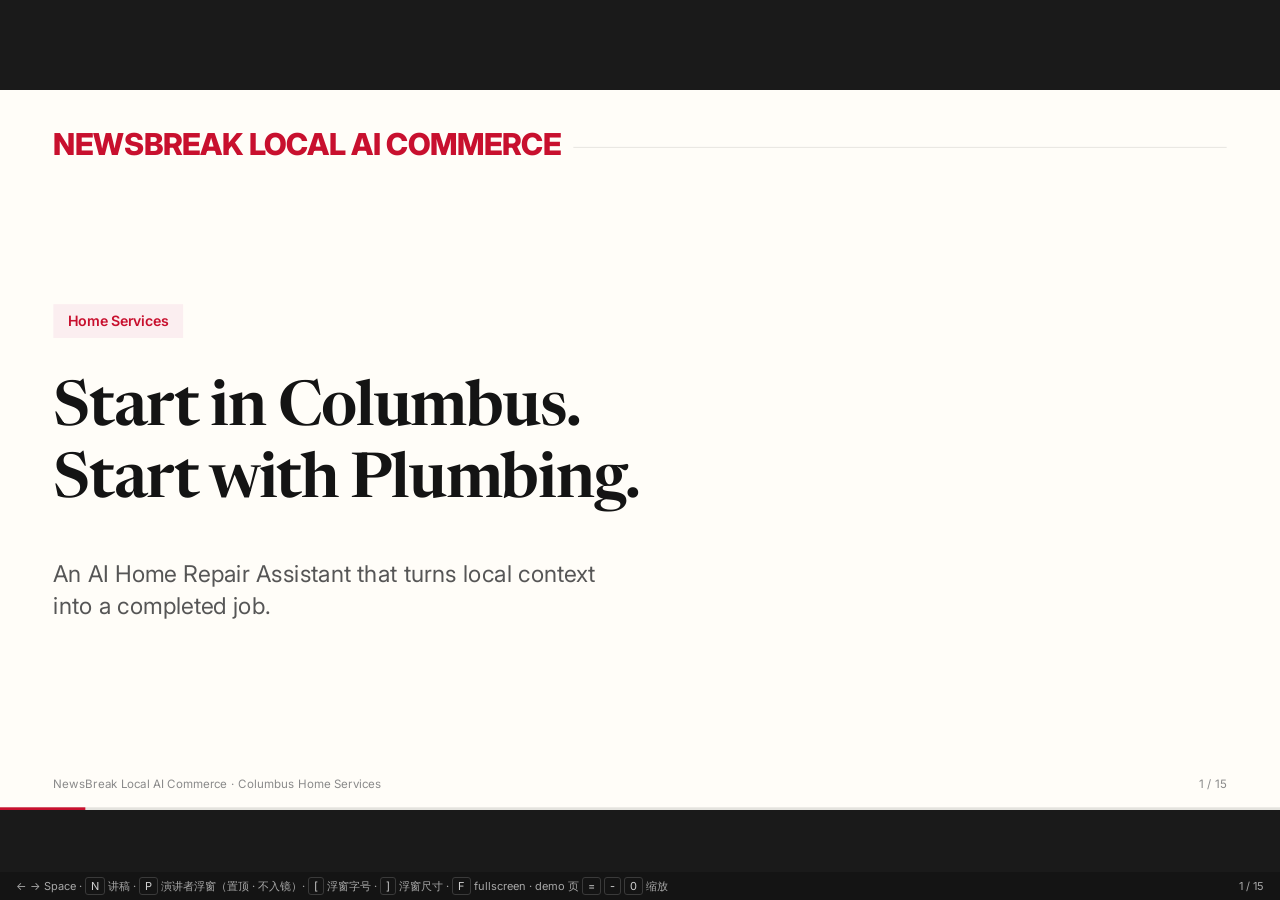
==== index.html @ 26d0f85d "Columbus home services deck and prototype" ====
<!DOCTYPE html>
<html lang="en">
<head>
<meta charset="UTF-8" />
<meta name="viewport" content="width=device-width, initial-scale=1" />
<title>NewsBreak Local AI Commerce — Columbus Plumbing</title>
<link rel="preconnect" href="https://fonts.googleapis.com" />
<link rel="preconnect" href="https://fonts.gstatic.com" crossorigin />
<link href="https://fonts.googleapis.com/css2?family=Inter:wght@400;500;600;700;800&family=Newsreader:opsz,wght@6..72,500;6..72,600;6..72,700&display=swap" rel="stylesheet" />
<style>
  :root {
    --red: #C8102E;
    --red-soft: #FBEEF0;
    --red-mid: #F3D6DC;
    --red-line: #E9C6CD;
    --ink: #141414;
    --muted: #565656;
    --faint: #8A8A8A;
    --line: #E4E3DE;
    --paper: #FFFDF8;
    --soft: #F4F3EE;
    --chip: #ECEBE5;
  }
  * { box-sizing: border-box; }
  html, body { margin: 0; height: 100%; background: #1A1A1A; color: var(--ink); }
  body { font-family: Inter, "SF Pro Text", "PingFang SC", sans-serif; overflow: hidden; }

  .frame { height: 100%; display: flex; align-items: center; justify-content: center; }
  .viewport { width: 1440px; height: 810px; overflow: hidden; flex: 0 0 auto; }
  .stage-wrap { width: 1440px; height: 810px; transform-origin: top left; }
  .stage { width: 1440px; height: 810px; background: var(--paper); position: relative; overflow: hidden; }

  .slide { display: none; position: absolute; inset: 0; padding: 44px 60px 64px; }
  .slide.active { display: flex; flex-direction: column; }

  /* header */
  .sec { display: flex; align-items: baseline; gap: 14px; margin: 0 0 14px; }
  .sec .num { font-size: 17px; font-weight: 700; color: var(--faint); }
  .sec .name { font-size: 34px; font-weight: 800; letter-spacing: -0.015em; text-transform: uppercase; color: var(--red); line-height: 1; }
  .sec .rule { flex: 1; height: 1px; background: var(--line); transform: translateY(-8px); }
  h1 {
    font-family: Newsreader, "Source Serif 4", Georgia, serif;
    font-size: 44px; line-height: 1.15; font-weight: 600;
    letter-spacing: -0.02em; margin: 0 0 24px; max-width: 23em;
  }

  /* layout */
  .body { flex: 1; display: flex; flex-direction: column; gap: 18px; min-height: 0; }
  .row { display: flex; gap: 18px; }
  .row.grow { flex: 1; min-height: 0; }
  .col { flex: 1; min-width: 0; display: flex; flex-direction: column; }
  .card { background: #fff; border: 1px solid var(--line); padding: 22px 24px; display: flex; flex-direction: column; }
  .soft { background: var(--soft); border: 1px solid var(--line); padding: 22px 24px; display: flex; flex-direction: column; }
  .accent { background: var(--red-soft); border: 1px solid var(--red-line); padding: 22px 24px; display: flex; flex-direction: column; }
  .label { font-size: 12px; font-weight: 700; letter-spacing: 0.12em; text-transform: uppercase; color: var(--faint); margin: 0 0 14px; }
  .label.red { color: var(--red); }
  .center { justify-content: center; }
  .spread { justify-content: space-between; }

  /* text */
  p { margin: 0; }
  .lede { font-size: 23px; font-weight: 650; line-height: 1.25; }
  .t { font-size: 17px; line-height: 1.5; }
  .sub { font-size: 15px; line-height: 1.5; color: var(--muted); }
  .big { font-size: 52px; font-weight: 750; line-height: 1; letter-spacing: -0.025em; }
  .big-sub { font-size: 16px; color: var(--muted); margin-top: 10px; line-height: 1.4; }
  .band { background: var(--soft); border: 1px solid var(--line); padding: 22px 26px; }
  .band.red { background: var(--red-soft); border-color: var(--red-line); }
  .band .q { font-family: Newsreader, Georgia, serif; font-size: 28px; line-height: 1.25; }
  .band.red .q { color: var(--red); }
  .band .foot { font-size: 16px; color: var(--muted); margin-top: 10px; line-height: 1.45; }

  /* two-principle slide */
  .stmt { font-size: 33px; font-weight: 700; line-height: 1.2; letter-spacing: -0.02em; }
  /* takes the leftover height so the card fills the slide instead of pooling */
  .plist { flex: 1; display: flex; flex-direction: column; justify-content: space-evenly; }
  .plist b { display: block; font-size: 18px; font-weight: 700; margin-bottom: 4px; }
  .plist span { display: block; font-size: 16px; line-height: 1.45; color: var(--muted); }

  /* ===== GANTT / SWIMLANE ===== */
  .gantt { flex: 1; display: flex; flex-direction: column; min-height: 0; }
  .g-head { display: grid; grid-template-columns: 132px 1fr; gap: 18px; margin-bottom: 10px; }
  .g-cols { display: grid; }
  .g-cols span {
    font-size: 13px; font-weight: 700; letter-spacing: 0.09em; text-transform: uppercase;
    color: var(--faint); padding: 0 0 8px 14px; border-left: 2px solid var(--line);
  }
  .g-cols span.on { color: var(--red); border-left-color: var(--red-line); }
  .g-row { display: grid; grid-template-columns: 132px 1fr; gap: 18px; flex: 1; min-height: 0; }
  .g-lane { display: flex; flex-direction: column; align-items: flex-start; justify-content: center; font-size: 17px; font-weight: 700; line-height: 1.2; }
  .g-lane small { font-size: 11px; font-weight: 600; color: var(--faint); margin-top: 5px; letter-spacing: 0.08em; text-transform: uppercase; }
  .track { position: relative; border-top: 1px solid var(--line); }
  .g-row:last-child .track { border-bottom: 1px solid var(--line); }
  .track i.gl { position: absolute; top: 0; bottom: 0; width: 1px; background: var(--line); }
  .bar {
    position: absolute; top: 9px; bottom: 9px;
    background: #fff; border: 1px solid var(--line);
    display: flex; align-items: center; padding: 0 15px;
    font-size: 15px; font-weight: 600; line-height: 1.25;
  }
  .bar.red { background: var(--red-soft); border-color: var(--red-line); color: var(--red); }
  .bar.solid { background: var(--red); border-color: var(--red); color: #fff; }
  .bar.ghost { background: var(--soft); color: var(--muted); font-weight: 500; }
  .bar.empty { background: transparent; border: 1px dashed var(--line); color: var(--faint); font-weight: 500; font-size: 14px; justify-content: center; }

  /* ===== METRIC FLOW ===== */
  .mflow { display: flex; align-items: center; flex: 1; }
  .mstep {
    flex: 1; align-self: stretch; background: #fff; border: 1px solid var(--line);
    display: flex; flex-direction: column; align-items: center; justify-content: center;
    text-align: center; padding: 12px 10px; font-size: 17px; font-weight: 650; line-height: 1.25;
  }
  .mstep.end { background: var(--red-soft); border-color: var(--red-line); color: var(--red); }
  .marrow { flex: 0 0 128px; display: flex; flex-direction: column; align-items: center; gap: 6px; }
  .marrow .a { color: var(--faint); font-size: 16px; line-height: 1; }
  .marrow .m {
    font-size: 12.5px; font-weight: 700; letter-spacing: 0.05em; text-transform: uppercase;
    color: var(--red); text-align: center; line-height: 1.3;
  }

  /* ===== SPLIT BAR ===== */
  .split { display: flex; height: 62px; }
  .split-seg {
    display: flex; align-items: center; padding: 0 18px;
    font-size: 17px; font-weight: 650; border: 1px solid var(--line); background: #fff;
  }
  .split-seg.red { background: var(--red); border-color: var(--red); color: #fff; justify-content: center; padding: 0 8px; }
  .axis { display: flex; justify-content: space-between; font-size: 13px; color: var(--faint); margin-top: 8px; }

  /* flow */
  .flow { display: flex; align-items: stretch; }
  .flow.grow { flex: 1; }
  .flow-step {
    flex: 1; background: #fff; border: 1px solid var(--line);
    padding: 16px 13px; text-align: center;
    font-size: 18px; font-weight: 650; line-height: 1.25;
    display: flex; flex-direction: column; justify-content: center; gap: 8px;
  }
  .flow-step em { font-style: normal; font-weight: 500; color: var(--muted); font-size: 14px; line-height: 1.35; }
  .flow-step.hi { background: var(--red-soft); border-color: var(--red-line); color: var(--red); }
  .flow-step.hi em { color: #A2374B; }
  .flow-arrow { width: 26px; flex: 0 0 26px; display: flex; align-items: center; justify-content: center; color: var(--faint); font-size: 17px; }

  /* funnel */
  .funnel { display: flex; flex-direction: column; align-items: center; gap: 9px; flex: 1; justify-content: space-between; }
  .funnel-row {
    background: #fff; border: 1px solid var(--line); text-align: center;
    padding: 13px 12px; font-size: 17px; font-weight: 600; line-height: 1.25; width: 100%;
    display: flex; flex-direction: column; justify-content: center;
  }
  .funnel-row small { font-weight: 500; color: var(--muted); font-size: 13px; margin-top: 4px; }
  .funnel-row.end { background: var(--red-soft); border-color: var(--red-line); color: var(--red); }
  .funnel-row.end small { color: #A2374B; }

  /* table */
  table.t2 { width: 100%; border-collapse: collapse; font-size: 18px; height: 100%; }
  table.t2 th, table.t2 td { border-bottom: 1px solid var(--line); padding: 12px 10px; text-align: center; }
  table.t2 th { font-size: 14px; font-weight: 700; color: var(--muted); }
  table.t2 th:first-child, table.t2 td:first-child { text-align: left; color: var(--muted); font-weight: 500; font-size: 16px; }
  table.t2 tr:last-child td { border-bottom: 0; }
  table.t2 .hi { background: var(--red-soft); color: var(--red); font-weight: 700; }
  table.t2 th.hi { color: var(--red); font-size: 15px; }
  .tbl { flex: 1; display: flex; }

  /* misc */
  .pill { display: inline-block; font-size: 16px; font-weight: 600; padding: 9px 16px; background: var(--chip); }
  .pill.red { background: var(--red-soft); color: var(--red); }
  .chip-row { display: flex; flex-wrap: wrap; gap: 8px; }
  .chip { border: 1px solid var(--line); background: var(--soft); font-size: 14px; padding: 7px 12px; }
  .zip { display: grid; grid-template-columns: repeat(3, 1fr); gap: 9px; flex: 0 0 auto; height: 182px; }
  .why { display: flex; flex-direction: column; gap: 12px; margin-top: 15px; }
  .why b { display: block; font-size: 16px; font-weight: 700; margin-bottom: 3px; }
  .why span { display: block; font-size: 14.5px; line-height: 1.42; color: var(--muted); }
  .zip b {
    background: var(--soft); border: 1px solid var(--line);
    display: flex; flex-direction: column; align-items: center; justify-content: center;
    font-size: 17px; font-weight: 650; gap: 3px;
  }
  .zip b i { font-style: normal; font-weight: 500; font-size: 13px; color: var(--muted); }
  .zip b.on { background: var(--red-soft); border-color: var(--red-line); color: var(--red); }
  .zip b.on i { color: #A2374B; }
  .phone { flex: 1; background: #fff; border: 1px solid var(--line); border-radius: 16px; overflow: hidden; display: flex; flex-direction: column; }
  .phone-top { background: var(--ink); color: #fff; font-size: 11px; font-weight: 600; letter-spacing: 0.06em; text-transform: uppercase; padding: 10px 13px; display: flex; justify-content: space-between; }
  .phone-body { padding: 16px; display: flex; flex-direction: column; gap: 9px; flex: 1; }
  .phone-body .chip-row { margin-top: auto; }
  .phone h3 { margin: 0; font-size: 18px; font-weight: 650; line-height: 1.25; }
  .phone p { font-size: 14px; color: var(--muted); line-height: 1.4; }
  .cta { background: var(--red); color: #fff; font-size: 14px; font-weight: 600; text-align: center; padding: 11px; margin-top: auto; }
  ul.tight { margin: 0; padding-left: 20px; }
  ul.tight li { margin: 0 0 12px; font-size: 17px; line-height: 1.4; }
  ul.tight li:last-child { margin-bottom: 0; }

  /* two-sided gap diagram */
  .gap-wrap { display: grid; grid-template-columns: 1fr 210px 1fr; gap: 0; flex: 1; align-items: stretch; }
  .gap-side { border: 1px solid var(--line); background: #fff; padding: 22px 24px; display: flex; flex-direction: column; justify-content: space-between; }
  .gap-mid {
    background: var(--red-soft); border: 1px solid var(--red-line); border-left: 0; border-right: 0;
    display: flex; flex-direction: column; align-items: center; justify-content: center; gap: 8px; padding: 16px;
  }
  .gap-mid .arrows { font-size: 26px; color: var(--red); letter-spacing: 4px; }
  .gap-mid .txt { font-size: 19px; font-weight: 700; color: var(--red); text-align: center; line-height: 1.25; }

  /* chrome */
  /* Live prototype slide: full bleed, no chrome competing with the device. */
  .slide.demo { padding: 0; overflow: hidden; background: #101114; }
  .demo-frame {
    position: relative; z-index: 1;
    /* flex: none, or the column layout shrinks the frame and the prototype
       renders against a shorter viewport than it was measured for. */
    flex: 0 0 auto;
    width: 1600px; height: 900px; border: 0; display: block;
    /* Zoom is anchored on the phone itself, which sits at (1022,450) inside the
       prototype's own 1600x900 stage — not on the middle of the slide. Anchor it
       centrally and turning the zoom up shoves the device off to the right. */
    --dz: 1;
    --s: calc(0.9 * var(--dz));
    transform-origin: 0 0;
    transform: translate(calc(919.8px - 1022px * var(--s)), calc(405px - 450px * var(--s))) scale(var(--s));
    transition: transform .18s ease;
  }
  .demo-zoom {
    position: absolute; right: 20px; bottom: 16px; z-index: 3;
    background: rgba(255,255,255,0.12); color: #fff;
    font-size: 14px; font-weight: 700; letter-spacing: 0.04em;
    padding: 5px 12px; border-radius: 999px;
    opacity: 0; transition: opacity 0.25s ease; pointer-events: none;
  }
  .demo-zoom.show { opacity: 1; }
  /* Once you click the phone, the keyboard belongs to the prototype. The deck
     forwards the arrow keys back out, but that handshake depends on the iframe's
     origin and quietly stops working in the single-file build. Anyone who cannot
     leave this slide is stuck on it, so the way forward is also on screen. */
  .demo-nav {
    position: absolute; left: 30px; bottom: 26px; z-index: 4;
    display: flex; align-items: center; gap: 9px;
  }
  .demo-nav button {
    width: 46px; height: 37px; border-radius: 9px; cursor: pointer;
    background: rgba(255,255,255,0.09); color: #E8E8EA;
    border: 1px solid rgba(255,255,255,0.16);
    font: 600 17px/1 Inter, sans-serif; letter-spacing: 0;
    transition: background 0.15s ease;
  }
  .demo-nav button:hover { background: rgba(255,255,255,0.2); }
  .demo-nav span { color: #62666C; font-size: 13px; letter-spacing: 0.02em; }
  .demo-missing {
    position: absolute; inset: 0; z-index: 0;
    display: flex; flex-direction: column; align-items: center; justify-content: center; gap: 10px;
    color: #8A8F96; font-size: 19px; text-align: center;
  }
  .demo-missing b { color: #fff; }
  .demo-missing code { font-family: ui-monospace, SFMono-Regular, Menlo, monospace; font-size: 17px; color: #fff; }
  body.on-demo .footer, body.on-demo .bar-p { display: none; }

  .footer { position: absolute; left: 60px; right: 60px; bottom: 22px; display: flex; justify-content: space-between; font-size: 13px; color: var(--faint); }
  .bar-p { position: absolute; left: 0; right: 0; bottom: 0; height: 3px; background: var(--line); }
  .bar-p > i { display: block; height: 100%; background: var(--red); width: 0; }
  .hud {
    position: fixed; left: 0; right: 0; bottom: 0; height: 28px;
    display: flex; align-items: center; justify-content: space-between;
    padding: 0 16px; font-size: 11px; color: #A8A8A8; background: #141414; z-index: 5;
  }
  .hud kbd { font-family: inherit; border: 1px solid #3A3A3A; padding: 1px 5px; border-radius: 3px; color: #D0D0D0; }
  .notes {
    display: none; position: fixed; right: 16px; bottom: 44px; width: 470px;
    max-height: 62vh; overflow: auto; background: #111; color: #EDEDED;
    padding: 18px 20px; border: 1px solid #333; z-index: 6; font-size: 16px; line-height: 1.45;
  }
  .notes.on { display: block; }
  .notes .time { color: #E4657C; font-size: 11px; font-weight: 700; letter-spacing: 0.08em; text-transform: uppercase; margin-bottom: 10px; }
  .notes .cue {
    font-size: 13px; line-height: 1.6; color: #C9A3AC;
    border-left: 2px solid #6E2233; padding-left: 11px; margin-bottom: 14px;
  }
  .notes .cue b { color: #F090A2; font-weight: 700; }
  .notes .grp { margin-bottom: 13px; }
  .notes .grp p { margin: 0 0 4px; }
  .notes em { font-style: normal; color: #FF8FA3; font-weight: 600; }
  .notes .look { font-style: normal; color: #FF6B85; font-size: 12px; margin-right: 5px; }
  .notes .do {
    display: inline-block; background: #2C2C2C; color: #9C9C9C; border-radius: 4px;
    padding: 0 6px; margin-right: 7px; font-size: 12px; font-weight: 700;
  }

  @media print {
    @page { size: landscape; margin: 0; }
    html, body { background: #fff; height: auto; overflow: visible; }
    .hud, .notes, .bar-p { display: none !important; }
    .frame { display: block; height: auto; }
    .viewport, .stage-wrap, .stage { transform: none !important; width: 100%; height: auto; overflow: visible; }
    .slide { display: flex !important; position: relative; page-break-after: always; height: 190mm; }
  }
</style>
</head>
<body>
<div class="frame">
  <div class="viewport" id="viewport">
  <div class="stage-wrap" id="wrap">
    <div class="stage" id="stage">

      <!-- 1 COVER -->
      <section class="slide active" data-time="0:35" data-notes="今天我只回答一个问题：NewsBreak 能不能把本地流量变成一单真正完成的交易。我的答案是——在 Columbus，从 Plumbing 开始。">
        <div class="sec"><span class="name">NewsBreak Local AI Commerce</span><span class="rule"></span></div>
        <div class="body center">
          <p class="pill red" style="width:fit-content; margin-bottom:24px;">Home Services</p>
          <h1 style="font-size:70px; max-width:14em; margin-bottom:26px;">Start in Columbus.<br>Start with Plumbing.</h1>
          <p style="font-size:26px; color:var(--muted); max-width:24em; line-height:1.35;">An AI Home Repair Assistant that turns local context into a completed job.</p>
        </div>
      </section>

      <!-- 2 RECOMMENDATION -->
      <section class="slide" data-time="1:45" data-notes="先给结论，再讲那条线——它是整个 deck 的骨架。下面三张卡是题目要的 key hypotheses：需求、供给、单位经济，每条都写了什么情况下算被证伪。这三条会在第 13 页以指标的形式回来一次，讲的时候预告一下。">
        <div class="sec"><span class="num">01</span><span class="name">Recommendation</span><span class="rule"></span></div>
        <h1>One category. A few ZIP codes. One complete transaction loop.</h1>
        <div class="body">
          <div class="flow grow">
            <div class="flow-step hi">Local feed<em>A freeze alert, a local story</em></div>
            <div class="flow-arrow">→</div>
            <div class="flow-step">AI assistant<em>Understands the problem</em></div>
            <div class="flow-arrow">→</div>
            <div class="flow-step">Qualified job<em>Structured, not a lead</em></div>
            <div class="flow-arrow">→</div>
            <div class="flow-step">Local plumber<em>Matched and available</em></div>
            <div class="flow-arrow">→</div>
            <div class="flow-step hi">Completed job<em>The only real proof</em></div>
          </div>
          <div class="row" style="flex:0.62;">
            <div class="card col" style="padding:15px 19px; justify-content:space-between;">
              <p class="label red">Bet 1 · Demand</p>
              <p class="lede" style="font-size:19px;">She acts on a story, not a search.</p>
              <p class="sub">Dead if owned demand stays low.</p>
            </div>
            <div class="card col" style="padding:15px 19px; justify-content:space-between;">
              <p class="label red">Bet 2 · Supply</p>
              <p class="lede" style="font-size:19px;">Plumbers answer a qualified job, not a lead.</p>
              <p class="sub">Dead if response time and accept rate stay flat.</p>
            </div>
            <div class="card col" style="padding:15px 19px; justify-content:space-between;">
              <p class="label red">Bet 3 · Economics</p>
              <p class="lede" style="font-size:19px;">One finished job can pay for itself.</p>
              <p class="sub">Dead if contribution margin never turns.</p>
            </div>
          </div>
        </div>
      </section>

      <!-- 3 WHY PLUMBING -->
      <section class="slide" data-time="1:15" data-notes="为什么是 Plumbing 而不是 HVAC。三个理由：漏水必须今天修，意图最强；用户只知道症状不知道该叫什么工种，这正好是 AI 的价值；而且交易周期短，我们 90 天就能看到结果，换一台 HVAC 可能要等一个季度。">
        <div class="sec"><span class="num">02</span><span class="name">Why Plumbing</span><span class="rule"></span></div>
        <h1>The most urgent, most confusing, fastest-closing category.</h1>
        <div class="body">
          <div class="row grow">
            <div class="card col" style="flex:1.3; padding:20px 24px;">
              <p class="label">Category scorecard · 1–5</p>
              <div class="tbl">
                <table class="t2">
                  <thead><tr><th></th><th class="hi">Plumbing</th><th>HVAC</th><th>Electrical</th><th>Handyman</th></tr></thead>
                  <tbody>
                    <tr><td>Urgency</td><td class="hi">5</td><td>5</td><td>4</td><td>2</td></tr>
                    <tr><td>Year-round demand</td><td class="hi">5</td><td>3</td><td>4</td><td>4</td></tr>
                    <tr><td>AI triage value</td><td class="hi">5</td><td>4</td><td>3</td><td>3</td></tr>
                    <tr><td>Speed to close</td><td class="hi">4</td><td>3</td><td>2</td><td>4</td></tr>
                  </tbody>
                </table>
              </div>
            </div>
            <div class="col" style="flex:0.85; gap:16px;">
              <div class="soft" style="flex:1; justify-content:center;">
                <p class="lede" style="font-size:21px;">A leak gets fixed today</p>
                <p class="sub" style="margin-top:6px;">Highest urgency of any home category.</p>
              </div>
              <div class="soft" style="flex:1; justify-content:center;">
                <p class="lede" style="font-size:21px;">People know the symptom, not the service</p>
                <p class="sub" style="margin-top:6px;">Exactly where AI earns its place.</p>
              </div>
              <div class="soft" style="flex:1; justify-content:center;">
                <p class="lede" style="font-size:21px;">We can read results in 90 days</p>
                <p class="sub" style="margin-top:6px;">An HVAC replacement takes a season.</p>
              </div>
            </div>
          </div>
        </div>
      </section>

      <!-- 4 MARKET -->
      <section class="slide" data-time="0:55" data-notes="Columbus 不缺需求，也不缺 plumber。17 万自有住房家庭，而且他们早就在网上找服务了。供给也在，只是碎的——问题从来不是有没有 plumber，而是这个 plumber 现在有没有空、跑不跑这个 ZIP。两边都在，断的是中间那一层。">
        <div class="sec"><span class="num">03</span><span class="name">The Market</span><span class="rule"></span></div>
        <h1>Both sides already exist. What is broken is the middle.</h1>
        <div class="body">
          <div class="gap-wrap">
            <div class="gap-side">
              <p class="label">Demand side</p>
              <div>
                <p class="big">172K</p>
                <p class="big-sub">owner-occupied households in Columbus — 390.5K total, 44.1% owned</p>
              </div>
              <div>
                <p class="t" style="margin-bottom:10px;">Already searching online today:</p>
                <div class="chip-row"><span class="chip">Google</span><span class="chip">Yelp</span><span class="chip">Angi</span><span class="chip">Thumbtack</span></div>
              </div>
              <p class="sub">U.S. Census QuickFacts, ACS 2020–2024</p>
            </div>
            <div class="gap-mid">
              <p class="arrows">→→→</p>
              <p class="txt">The gap<br>is matching</p>
              <p class="arrows">←←←</p>
            </div>
            <div class="gap-side">
              <p class="label">Supply side</p>
              <div>
                <p class="lede">Hundreds of local plumbers</p>
                <p class="sub" style="margin-top:10px;">There is no shortage of licensed plumbers in Columbus.</p>
              </div>
              <div>
                <p class="t" style="margin-bottom:10px;">But nobody can answer, in real time:</p>
                <div class="chip-row"><span class="chip">Free right now?</span><span class="chip">Covers this ZIP?</span><span class="chip">Wants this job?</span></div>
              </div>
              <p class="sub">Fragmented availability, not fragmented supply</p>
            </div>
          </div>
          <div class="band"><p class="q">Demand exists. Supply exists. Nobody is connecting them well.</p></div>
        </div>
      </section>

      <!-- 5 RIGHT TO WIN -->
      <section class="slide" data-time="1:30" data-notes="这是整个 deck 最重要的一页。看这条时间轴——从水管开始漏，到活干完。所有竞品都在中间才介入，因为他们要等用户先意识到问题、再主动搜索。NewsBreak 的位置在最左边，用户还在读本地天气的时候。这个时间差就是我们唯一别人拿不走的东西。">
        <div class="sec"><span class="num">04</span><span class="name">Right to Win</span><span class="rule"></span></div>
        <h1>Everyone else waits for the search. We are already on the screen.</h1>
        <div class="body">
          <div class="gantt">
            <div class="g-head">
              <div></div>
              <div class="g-cols" style="grid-template-columns:repeat(4,1fr);">
                <span class="on">Hour 0 · problem starts</span>
                <span>Hours later · user reacts</span>
                <span>Search &amp; compare</span>
                <span>Job completed</span>
              </div>
            </div>
            <div class="g-row">
              <div class="g-lane" style="color:var(--red);">NewsBreak<small>Contextual</small></div>
              <div class="track">
                <i class="gl" style="left:25%"></i><i class="gl" style="left:50%"></i><i class="gl" style="left:75%"></i>
                <div class="bar solid" style="left:0%; width:24%;">Freeze alert in the feed</div>
                <div class="bar red" style="left:25.5%; width:23.5%;">“Pipes frozen?” → AI builds the job</div>
                <div class="bar red" style="left:50.5%; width:24%;">Nearby plumber matched</div>
                <div class="bar red" style="left:75.5%; width:24.5%;">Job done</div>
              </div>
            </div>
            <div class="g-row">
              <div class="g-lane">Google / Angi<small>Search-led</small></div>
              <div class="track">
                <i class="gl" style="left:25%"></i><i class="gl" style="left:50%"></i><i class="gl" style="left:75%"></i>
                <div class="bar empty" style="left:0%; width:24%;">Not in the picture yet</div>
                <div class="bar" style="left:25.5%; width:23.5%;">User realizes they need a plumber</div>
                <div class="bar" style="left:50.5%; width:24%;">Searches, compares, calls around</div>
                <div class="bar" style="left:75.5%; width:24.5%;">Maybe a job</div>
              </div>
            </div>
          </div>
          <div class="band red"><p class="q">We can reach the problem hours before the search — with an audience we already own.</p></div>
        </div>
      </section>

      <!-- 6 REALITY CHECK -->
      <section class="slide" data-time="1:05" data-notes="但我要诚实说一件事：AI intake 本身已经不是差异化了。Thumbtack、Angi、Yelp 都做了，这些能力甚至已经出现在 ChatGPT 和 Gemini 里。所以我们必须做，但它不是护城河。真正稀缺的是刚才那一页的时间差。">
        <div class="sec"><span class="num">05</span><span class="name">Reality Check</span><span class="rule"></span></div>
        <h1>The AI part is not the moat. Everyone already has it.</h1>
        <div class="body">
          <div class="row grow">
            <div class="card col" style="flex:1.25; padding:20px 24px;">
              <p class="label">Who already ships this</p>
              <div class="tbl">
                <table class="t2">
                  <thead><tr><th></th><th>Thumbtack</th><th>Angi</th><th>Yelp</th><th class="hi">NewsBreak</th></tr></thead>
                  <tbody>
                    <tr><td>Natural-language intake</td><td>Yes</td><td>Yes</td><td>Yes</td><td class="hi">Must have</td></tr>
                    <tr><td>Photo and voice</td><td>Yes</td><td>Partial</td><td>Partial</td><td class="hi">Must have</td></tr>
                    <tr><td>Structured job summary</td><td>Yes</td><td>Yes</td><td>Partial</td><td class="hi">Must have</td></tr>
                    <tr><td>Provider matching</td><td>Yes</td><td>Yes</td><td>Yes</td><td class="hi">Must have</td></tr>
                    <tr><td>Local contextual trigger</td><td>Weak</td><td>Weak</td><td>Medium</td><td class="hi">Our opening</td></tr>
                  </tbody>
                </table>
              </div>
            </div>
            <div class="accent col center" style="flex:0.7;">
              <p style="font-family:Newsreader,Georgia,serif; font-size:36px; line-height:1.2; color:var(--red);">AI is the baseline.<br>Local intent is the wedge.</p>
              <p class="sub" style="margin-top:20px;">These flows are already showing up inside ChatGPT and Gemini too. We build them because we have to — not because they win.</p>
            </div>
          </div>
        </div>
      </section>

      <!-- 7 PRODUCT -->
      <section class="slide" data-time="1:20" data-notes="产品本身很简单，不是让人跟 AI 聊天，是尽快把一个模糊的问题变成一单 plumber 愿意接的活。只问两三个问题就够了。最后一步是报价对比——用户在 Home Services 最大的焦虑就是不知道 220 和 390 到底差在哪，AI 负责解释，但选择权在用户。">
        <div class="sec"><span class="num">06</span><span class="name">The Product</span><span class="rule"></span></div>
        <h1>From “something is leaking” to a job a plumber will actually take.</h1>
        <div class="body">
          <div class="flow grow">
            <div class="flow-step hi">Understand<em>“My kitchen sink is leaking.”<br>Text, photo, or voice</em></div>
            <div class="flow-arrow">→</div>
            <div class="flow-step">Clarify<em>Two or three questions.<br>Not a conversation.</em></div>
            <div class="flow-arrow">→</div>
            <div class="flow-step">Structure<em>Issue, urgency, time window, photos — user confirms</em></div>
            <div class="flow-arrow">→</div>
            <div class="flow-step">Match<em>Nearby, available, right service, fast to respond</em></div>
            <div class="flow-arrow">→</div>
            <div class="flow-step hi">Compare<em>Quotes explained, not silently ranked</em></div>
          </div>
          <div class="row" style="flex:0.7;">
            <div class="card col center">
              <p class="label">What the plumber receives</p>
              <p class="lede">Kitchen sink leak · today 3–6 PM · 2.1 miles · 2 photos</p>
              <p class="sub" style="margin-top:10px;">“Leaks when the sink runs. Likely a drain or connection issue.”</p>
            </div>
            <div class="card col center">
              <p class="label">Why the quotes differ</p>
              <p class="lede">$220 · $310 · $390</p>
              <p class="sub" style="margin-top:10px;">One includes the service fee, one includes parts, one bills diagnostics separately. The AI explains. The user decides.</p>
            </div>
          </div>
        </div>
      </section>

      <!-- 8 UX -->
      <section class="slide" data-time="0:50" data-notes="这页快过——下一页直接演示。体验上有一个硬要求：它必须还是 NewsBreak，不能点一下就跳进另一个 AI app。入口在 feed、天气、文章里，能点就不让用户打字。Provider 那一端正好相反，要像工具——一屏看懂这单值不值得接。">
        <div class="sec"><span class="num">07</span><span class="name">Experience</span><span class="rule"></span></div>
        <h1>It has to still feel like NewsBreak.</h1>
        <div class="body">
          <div class="row grow">
            <div class="card col">
              <div>
                <p class="label">Consumer</p>
                <p class="stmt">The way in is a story she was already reading.</p>
              </div>
              <div class="plist">
                <p><b>Feed card, freeze alert, inside the article</b><span>Three surfaces she opens anyway. Nothing new on the tab bar.</span></p>
                <p><b>Tap, don’t type</b><span>Three questions, all chips. Nobody writes a paragraph at 10 PM.</span></p>
                <p><b>Her address stays hidden</b><span>Shared only once she picks a plumber.</span></p>
              </div>
            </div>
            <div class="accent col">
              <div>
                <p class="label red">Provider</p>
                <p class="stmt">A work tool that answers one question: is this worth my time?</p>
              </div>
              <div class="plist">
                <p><b>A job, not a lead</b><span>Her own answers, already structured, before he picks up the phone.</span></p>
                <p><b>Priced with local comps</b><span>What the last 14 leaks in this ZIP actually closed at.</span></p>
                <p><b>Paid on completion</b><span>No listing fee, no charge to quote. A quote that goes nowhere is free.</span></p>
              </div>
            </div>
          </div>
          <div class="band red"><p class="q">Next slide is that product, running — both sides, one real job.</p></div>
        </div>
      </section>

      <!-- 9 LIVE DEMO -->
      <section class="slide demo" data-time="2:45" data-notes="这一页是活的原型，不是截图。先走需求侧：降温预警 → AI 追问三个问题 → 生成结构化的活。然后按 2 切到水管工，他看到的是一单已经问清楚的活，报 220 发出去。按 1 切回来，报价当场出现在对比页里。问到供给怎么来，按 3 看水管工两分钟注册。方向键照常翻页，R 重置。屏幕上看不清就按 = 放大手机、- 缩小、0 还原；讲稿浮窗挡住手机：按 ] 换窄尺寸，或者直接拖它顶部那条 Chrome 标题栏（网页内容区拖不动，只有那条能拖）。">
        <iframe id="demoFrame" class="demo-frame" title="Live prototype" src="about:blank"></iframe>
        <div class="demo-zoom" id="demoZoom">100%</div>
        <div class="demo-nav">
          <button type="button" id="demoPrev" aria-label="Previous slide">&#8592;</button>
          <button type="button" id="demoNext" aria-label="Next slide">&#8594;</button>
          <span>Slides</span>
        </div>
        <div class="demo-missing">
          <p><b>Prototype not built yet.</b></p>
          <p>Run <code>./demo.sh</code> once in <code>newsbreak-takehome/</code>, then reload this deck.</p>
        </div>
      </section>

      <!-- 10 WHERE WE LAUNCH -->
      <section class="slide" data-time="1:35" data-notes="为什么是这几个 ZIP：第一条最硬——读新闻的人必须就是掏钱的人。43201 是 OSU 校园区，83% 是租客，他打电话给房东不是给水管工；那是另一个产品，走物业那条线，属于第二批。注意措辞是「付款方和读者分离」，不是「避开低收入区」。第二条是老房存量，冻裂集中在 1930-50 年代的施工方式。第三条是运营命脉——这五个 ZIP 连成一条带，一个水管工 6 英里全覆盖，撒开做密度就没了。右边：公开数据里没有 NewsBreak 在 Columbus 的 MAU，所以我不会编一个「拿下 5%」。我只认一个份额：完成订单份额。">
        <div class="sec"><span class="num">08</span><span class="name">Where We Launch</span><span class="rule"></span></div>
        <h1>A market small enough to measure honestly.</h1>
        <div class="body">
          <div class="row grow">
            <div class="col">
              <p class="label">Three to five adjacent ZIPs</p>
              <div class="zip">
                <b>43202</b><b class="on">43214<i>Clintonville</i></b><b class="on">43220<i>Northwest</i></b>
                <b>43201</b><b class="on">43212<i>Grandview</i></b><b class="on">43221<i>Upper Arlington</i></b>
                <b>43211</b><b>43224</b><b class="on">43235<i>Linworth</i></b>
              </div>
              <div class="why">
                <p><b>The reader has to be the one who pays</b><span>43221 is 79% owner-occupied. 43201 is 17% — that reader calls a landlord, not a plumber.</span></p>
                <p><b>The pipes have to actually fail</b><span>Median home built 1952 in Clintonville, 1959 in Upper Arlington. Uninsulated lines on exterior walls.</span></p>
                <p><b>One plumber has to cover all of them</b><span>A contiguous band northwest of downtown, six miles end to end. Scatter the pilot and density never happens.</span></p>
              </div>
              <p class="sub" style="margin-top:12px;">Tenure and housing age: ACS 2020–2024. Renter-heavy ZIPs are wave two, via property managers.</p>
            </div>
            <div class="col">
              <p class="label">The only share I will report</p>
              <div class="funnel">
                <div class="funnel-row" style="width:100%;">All plumbing demand in those ZIPs</div>
                <div class="funnel-row" style="width:82%;">Reachable through NewsBreak</div>
                <div class="funnel-row" style="width:64%;">Qualified requests<small>Phase 1</small></div>
                <div class="funnel-row" style="width:48%;">Matched jobs</div>
                <div class="funnel-row end" style="width:34%;">Completed jobs<small>Phase 2 — the real number</small></div>
              </div>
            </div>
          </div>
          <div class="band"><p class="q">There is no public Columbus MAU, so I will not invent a market share.</p></div>
        </div>
      </section>

      <!-- 11 GTM GANTT -->
      <section class="slide" data-time="1:45" data-notes="这一页请看这四条泳道。关键在第一条和第二条的错位——供给从第 0 天就开始，需求要到第 31 天才进来。杀死一个 marketplace 最快的方式，就是在供给还接不住的时候把需求放进来。产品那条线也是分段的：先上 assistant，再 A/B 测 AI intake，最后才调排序。钱这条线放到最后 30 天才碰。">
        <div class="sec"><span class="num">09</span><span class="name">GTM</span><span class="rule"></span></div>
        <h1>Ninety days: supply leads, demand follows on a leash.</h1>
        <div class="body">
          <div class="gantt">
            <div class="g-head">
              <div></div>
              <div class="g-cols" style="grid-template-columns:repeat(3,1fr);">
                <span>Days 0–30</span><span>Days 31–60</span><span>Days 61–90</span>
              </div>
            </div>
            <div class="g-row">
              <div class="g-lane" style="color:var(--red);">Supply<small>Starts first</small></div>
              <div class="track">
                <i class="gl" style="left:33.33%"></i><i class="gl" style="left:66.66%"></i>
                <div class="bar solid" style="left:0%; width:52%;">Recruit 20–30 plumbers · lock ZIPs and service windows</div>
                <div class="bar red" style="left:53%; width:47%;">Keep the responsive ones · fill coverage gaps</div>
              </div>
            </div>
            <div class="g-row">
              <div class="g-lane">Demand<small>Held back</small></div>
              <div class="track">
                <i class="gl" style="left:33.33%"></i><i class="gl" style="left:66.66%"></i>
                <div class="bar ghost" style="left:0%; width:32%;">Closed — no consumer demand yet, on purpose</div>
                <div class="bar" style="left:33.5%; width:32.5%;">Open to 5–10% · test weather, feed, article, push</div>
                <div class="bar" style="left:67%; width:33%;">Scale only the entries that converted</div>
              </div>
            </div>
            <div class="g-row">
              <div class="g-lane">Product</div>
              <div class="track">
                <i class="gl" style="left:33.33%"></i><i class="gl" style="left:66.66%"></i>
                <div class="bar" style="left:0%; width:32%;">Assistant MVP · manual ops behind it</div>
                <div class="bar" style="left:33.5%; width:32.5%;">A/B: AI intake vs plain form</div>
                <div class="bar" style="left:67%; width:33%;">Tune ranking and the quote flow</div>
              </div>
            </div>
            <div class="g-row">
              <div class="g-lane">Money</div>
              <div class="track">
                <i class="gl" style="left:33.33%"></i><i class="gl" style="left:66.66%"></i>
                <div class="bar ghost" style="left:0%; width:66%;">Free pilot jobs — buying trust, not revenue</div>
                <div class="bar red" style="left:67%; width:33%;">Test willingness to pay</div>
              </div>
            </div>
          </div>
          <div class="band">
            <p class="q" style="font-size:23px;">At day 90 we follow the bottleneck, not the roadmap.</p>
            <p class="foot">Demand strong but supply weak → recruit. Supply strong but demand weak → fix distribution. Both healthy → add ZIPs, then the next category.</p>
          </div>
        </div>
      </section>

      <!-- 12 ECONOMICS -->
      <section class="slide" data-time="1:20" data-notes="早期我不会急着变现，先证明我们能带来真实完成的订单。这张图是一单 350 块的分账，我们拿 12%，也就是 42 块。12% 只是起始假设，不是定价建议。最重要的是下面这句：plumber 最终比较的不是每条 lead 多少钱，而是获得一个真实客户花了多少钱。">
        <div class="sec"><span class="num">10</span><span class="name">Economics</span><span class="rule"></span></div>
        <h1>Get paid when the job is done — not when the lead is sent.</h1>
        <div class="body">
          <div class="row" style="flex:0.75;">
            <div class="soft col center"><p class="label">Phase 1 · Pilot</p><p class="t">Free or near-free qualified jobs. We are buying trust and liquidity, not revenue.</p></div>
            <div class="soft col center"><p class="label">Phase 2 · Transaction</p><p class="t">Once we own booking, payment, and completion, we take a share of jobs that actually finish.</p></div>
          </div>
          <div class="card" style="flex:1; justify-content:center;">
            <p class="label">One completed job · illustrative</p>
            <div class="split">
              <div class="split-seg" style="width:88%;">Plumber keeps ~$308</div>
              <div class="split-seg red" style="width:12%;">$42</div>
            </div>
            <div class="axis">
              <span>Homeowner pays $350</span>
              <span>NewsBreak take rate — 12% launch hypothesis, not a price</span>
            </div>
            <p class="sub" style="margin-top:16px;">Variable costs come out of that $42: payments, support, refund reserve, incentives, AI. Contribution margin gets measured in the pilot — never assumed.</p>
          </div>
          <div class="band red"><p class="q">Plumbers should judge us on cost per completed job — not cost per lead.</p></div>
        </div>
      </section>

      <!-- 13 SUCCESS -->
      <section class="slide" data-time="1:25" data-notes="开口先回指第 2 页那三个赌注——现在每条都挂上了数字，首尾闭环。我们要验证的不是用户喜不喜欢 AI，而是这个 marketplace 成不成立。看这条链路，每一个箭头上挂一个指标——这就是我要盯的全部。北极星是最右边的完成订单，不是聊天量。还有一个只有 NewsBreak 才有的指标：有多少完成订单来自我们自己的 feed 和天气，这个数字才真正证明分发优势是不是真的。">
        <div class="sec"><span class="num">11</span><span class="name">Success</span><span class="rule"></span></div>
        <h1>The MVP does not test whether people like AI. It tests whether the marketplace exists.</h1>
        <div class="body">
          <div class="mflow">
            <div class="mstep">Qualified request</div>
            <div class="marrow"><span class="m">Match rate</span><span class="a">──────▶</span></div>
            <div class="mstep">Matched job</div>
            <div class="marrow"><span class="m">Time to first response</span><span class="a">──────▶</span></div>
            <div class="mstep">Plumber responds</div>
            <div class="marrow"><span class="m">Booking conversion</span><span class="a">──────▶</span></div>
            <div class="mstep end">Completed job<br><span style="font-size:13px; font-weight:600;">North star</span></div>
            <div class="marrow"><span class="m">Repeat rate ·<br>Contribution margin</span><span class="a">──────▶</span></div>
            <div class="mstep">Sustainable<br>economics</div>
          </div>
          <div class="row" style="flex:0.62;">
            <div class="card col center" style="flex:1.15;">
              <p class="label">The three bets from slide one — now with numbers</p>
              <p class="t"><b>1.</b> Can our own surfaces create real plumbing demand?<br><b>2.</b> Will plumbers keep answering the jobs we send?<br><b>3.</b> Can a completed job pay for itself?</p>
            </div>
            <div class="accent col center">
              <p class="t"><b style="color:var(--red);">Owned demand %</b> — how many completed jobs came from NewsBreak’s own surfaces. This is the single number that proves the whole thesis.</p>
            </div>
          </div>
        </div>
      </section>

      <!-- 14 ROADMAP GANTT -->
      <section class="slide" data-time="1:05" data-notes="长期路线按三条泳道走：消费者、供给方、平台。前三个月只做最左边那一列，后台可以人工兜底。注意最右边——MCP 在十八个月之后才出现，只有当 provider 的系统足够碎、外部 AI 分发真的有量的时候它才有价值。它绝对不是 MVP。">
        <div class="sec"><span class="num">12</span><span class="name">Roadmap</span><span class="rule"></span></div>
        <h1>Each phase only starts once the last one is proven.</h1>
        <div class="body">
          <div class="gantt">
            <div class="g-head">
              <div></div>
              <div class="g-cols" style="grid-template-columns:repeat(4,1fr);">
                <span class="on">0–3 months · Assistant</span>
                <span>3–9 · Transaction</span>
                <span>9–18 · AI marketplace</span>
                <span>18+ · Agents &amp; MCP</span>
              </div>
            </div>
            <div class="g-row">
              <div class="g-lane">Consumer</div>
              <div class="track">
                <i class="gl" style="left:25%"></i><i class="gl" style="left:50%"></i><i class="gl" style="left:75%"></i>
                <div class="bar red" style="left:0%; width:24%;">Intake and matching</div>
                <div class="bar" style="left:25.5%; width:23.5%;">Booking and payment</div>
                <div class="bar" style="left:50.5%; width:24%;">Quote intelligence</div>
                <div class="bar" style="left:75.5%; width:24.5%;">Booked by outside agents</div>
              </div>
            </div>
            <div class="g-row">
              <div class="g-lane">Provider</div>
              <div class="track">
                <i class="gl" style="left:25%"></i><i class="gl" style="left:50%"></i><i class="gl" style="left:75%"></i>
                <div class="bar red" style="left:0%; width:24%;">Job inbox, accept or decline</div>
                <div class="bar" style="left:25.5%; width:23.5%;">Calendar and payouts</div>
                <div class="bar" style="left:50.5%; width:24%;">AI quote assist</div>
                <div class="bar" style="left:75.5%; width:24.5%;">CRM and scheduling sync</div>
              </div>
            </div>
            <div class="g-row">
              <div class="g-lane">Platform</div>
              <div class="track">
                <i class="gl" style="left:25%"></i><i class="gl" style="left:50%"></i><i class="gl" style="left:75%"></i>
                <div class="bar ghost" style="left:0%; width:24%;">Manual ops allowed</div>
                <div class="bar" style="left:25.5%; width:23.5%;">Trust, refunds, fraud</div>
                <div class="bar" style="left:50.5%; width:24%;">Dynamic matching</div>
                <div class="bar" style="left:75.5%; width:24.5%;">MCP endpoints</div>
              </div>
            </div>
            <div class="g-row" style="flex:0.55;">
              <div class="g-lane" style="font-size:13px; color:var(--faint); text-transform:uppercase; letter-spacing:0.08em;">Goal</div>
              <div class="track">
                <i class="gl" style="left:25%"></i><i class="gl" style="left:50%"></i><i class="gl" style="left:75%"></i>
                <div class="bar" style="left:0%; width:24%; border:0; background:transparent; color:var(--red); padding:0 4px; font-size:14px;">Demand + liquidity</div>
                <div class="bar" style="left:25.5%; width:23.5%; border:0; background:transparent; color:var(--red); padding:0 4px; font-size:14px;">The economics</div>
                <div class="bar" style="left:50.5%; width:24%; border:0; background:transparent; color:var(--red); padding:0 4px; font-size:14px;">Conversion, lower cost</div>
                <div class="bar" style="left:75.5%; width:24.5%; border:0; background:transparent; color:var(--red); padding:0 4px; font-size:14px;">Local transaction layer</div>
              </div>
            </div>
          </div>
          <div class="band"><p class="q">MCP is the last step, not the first one.</p></div>
        </div>
      </section>

      <!-- 15 CLOSE -->
      <section class="slide" data-time="1:00" data-notes="收尾别急。先窄、先跑通交易、先证明单位经济，再谈扩张。然后主动点出没讲到的部分——招水管工、定价测试、出事怎么办——这是取舍不是遗漏，语气要自信。说完停住等提问。准备好三个问题：怎么招到前 30 个 plumber、为什么不先做 HVAC、owned demand 不成立怎么办。">
        <div class="sec"><span class="name">Close</span><span class="rule"></span></div>
        <div class="body center">
          <h1 style="font-size:72px; max-width:11em; line-height:1.1; margin-bottom:30px;">Start narrow.<br>Build liquidity.<br>Prove economics.<br>Then scale.</h1>
          <p style="font-size:23px; color:var(--muted);">Columbus · Plumbing · AI Home Repair Assistant</p>
        </div>
      </section>

      <div class="footer">
        <span>NewsBreak Local AI Commerce · Columbus Home Services</span>
        <span id="footNum">1 / 14</span>
      </div>
      <div class="bar-p"><i id="prog"></i></div>
    </div>
  </div>
  </div>
</div>

<div class="hud">
  <span>← → Space · <kbd>N</kbd> 讲稿 · <kbd>P</kbd> 演讲者浮窗（置顶 · 不入镜）· <kbd>[</kbd> 浮窗字号 · <kbd>]</kbd> 浮窗尺寸 · <kbd>F</kbd> fullscreen · demo 页 <kbd>=</kbd> <kbd>-</kbd> <kbd>0</kbd> 缩放</span>
  <span id="hudNum">1 / 14</span>
</div>
<aside class="notes" id="notes"></aside>

<script>
  const SCRIPT = [{"n": "01", "title": "Cover", "time": "0:35", "cue": "开场只做一件事：<b>把今天的问题缩到一句话</b>。别急着讲方案。第一句就抬头，先建立眼神接触。", "g": [[{"t": "<i class=\"look\">▲</i>Hi, I'm Wei. Thanks for the time."}, {"t": "So — one question today. Just one."}], [{"t": "Can NewsBreak turn local traffic into a <em>completed job</em>?"}, {"t": "<i class=\"look\">▲</i>Not a click. Not a lead. A job that gets done."}], [{"t": "My answer is yes — if we start small."}, {"t": "<i class=\"look\">▲</i>Columbus. Plumbing. Let me show you why."}]]}, {"n": "02", "title": "Recommendation", "time": "1:45", "cue": "先给结论，再讲那条线，用手指着从左到右走一遍。<b>下面三张卡是题目点名要的 key hypotheses</b>——每条都写了什么情况下算输，要讲出「我愿意被证明是错的」这个态度。", "g": [[{"t": "<i class=\"look\">▲</i>So — here's what I'd do first."}, {"t": "Start with plumbing. Only plumbing."}, {"t": "And only a few ZIP codes in Columbus."}, {"t": "Then make one job work, from start to finish."}], [{"t": "This line at the top is my whole talk."}, {"t": "A woman reads a local story. It's going to freeze tonight."}, {"t": "The AI asks a few questions and figures out what's wrong."}, {"t": "That becomes a real job. Structured. Not a lead."}, {"t": "We find a plumber nearby who's free. And the job gets done."}], [{"t": "<i class=\"look\">▲</i>Now — I'm making three bets here."}, {"t": "One. She calls someone because she read something. Not because she searched."}, {"t": "Two. Plumbers will say yes, if we ask the right questions first."}, {"t": "Three. One finished job can pay for itself."}], [{"t": "<i class=\"look\">▲</i>I'll come back to each one at the end."}, {"t": "And <em>if the first bet is wrong, the rest doesn't matter.</em>"}], [{"t": "So — start narrow. Then scale."}]]}, {"n": "03", "title": "Why Plumbing", "time": "1:15", "cue": "三个理由，第二个最重要——<b>“知道症状不知道叫谁”，这是 AI 唯一真正有用的地方</b>。开头那句自问自答，语气可以轻松点。", "g": [[{"t": "<i class=\"look\">▲</i>So why plumbing? Why not HVAC — the tickets are bigger."}, {"t": "Three reasons."}], [{"t": "Urgency. A leak gets fixed today. Not next week."}, {"t": "<i class=\"look\">▲</i>Nothing else in the house is that urgent."}], [{"t": "Second — and this is the one I care about most."}, {"t": "<em>People know the symptom. They don't know the service.</em>"}, {"t": "She knows there's water on the floor. She has no idea if that's a plumber or a handyman."}, {"t": "<i class=\"look\">▲</i>And that confusion is exactly where AI is useful."}], [{"t": "Third, speed. Plumbing closes in days. So in ninety days I have real data."}, {"t": "Plumbing isn't highest on every row. It's the only one strong on all four."}]]}, {"n": "04", "title": "The Market", "time": "0:55", "cue": "左右两边各讲一句，重点在中间那个箭头。<b>最后一句“断的是中间”要说得干脆</b>，然后停住。", "g": [[{"t": "<i class=\"look\">▲</i>Columbus isn't missing demand. And it's not missing plumbers."}, {"t": "A hundred seventy-two thousand homeowners. That's Census data."}], [{"t": "And these people already search — Google, Yelp, Angi."}], [{"t": "On the other side, hundreds of licensed plumbers."}, {"t": "So supply isn't the problem."}], [{"t": "But nobody answers three simple questions in real time."}, {"t": "Is he free right now? Does he drive to this ZIP? Does he want this job?"}, {"t": "So we're not short of plumbers. We just can't tell who's free."}], [{"t": "<i class=\"look\">▲</i>Both sides are here. <em>What's broken is the middle.</em>"}]]}, {"n": "05", "title": "Right to Win", "time": "1:30", "cue": "全场最重要的一页，<b>可以在这里多停 10 秒</b>。先讲下面那条（对手），再讲上面那条（我们）——对比才成立。", "g": [[{"t": "<i class=\"look\">▲</i>This is the most important slide in the deck. If you remember one, make it this one."}, {"t": "Look at the timeline. It starts when the pipe starts leaking. It ends when the job is done."}], [{"t": "The bottom row is Google and Angi."}, {"t": "For the first few hours, they're just not in the picture."}, {"t": "They have to wait for her to search."}], [{"t": "<i class=\"look\">▲</i>The top row is us."}, {"t": "At hour zero, she's already on NewsBreak. Reading that it's going to freeze tonight."}, {"t": "<em>So we're on her screen before she searches.</em> Sometimes hours before."}], [{"t": "And that gap is the one thing Google can't copy."}, {"t": "<i class=\"look\">▲</i>They can build better AI than us. Fine. They can't buy the moment."}], [{"t": "It's not a better search result. It's a different starting point."}]]}, {"n": "06", "title": "Reality Check", "time": "1:05", "cue": "主动认怂的一页，<b>诚实本身就是加分项</b>。语气放松，像在说心里话，不要像在汇报。", "g": [[{"t": "<i class=\"look\">▲</i>Let me be honest about something."}, {"t": "<em>The AI part is not our moat.</em>"}], [{"t": "Thumbtack has natural language intake. So does Angi. So does Yelp."}, {"t": "And honestly? You can already do a lot of this inside ChatGPT."}], [{"t": "Look at my column on the right."}, {"t": "Almost every row says “must have.” Not “advantage.” Must have."}, {"t": "<i class=\"look\">▲</i>We build these because without them we're not in the game. Not because they win it."}], [{"t": "The only row where we're different is the last one. Local context."}, {"t": "<i class=\"look\">▲</i>So AI is the baseline. <em>Local intent is the wedge.</em>"}]]}, {"n": "07", "title": "The Product", "time": "1:20", "cue": "四步讲快一点，<b>把时间留给最后的报价对比</b>——那是用户最焦虑的地方，也最能体现产品思考。", "g": [[{"t": "<i class=\"look\">▲</i>So what is the product, actually?"}, {"t": "It's turning “something is leaking” into <em>a job a plumber will take</em>."}], [{"t": "Four steps."}, {"t": "She says what's wrong. Text, a photo, or voice."}, {"t": "The AI asks two or three questions. Not twenty."}, {"t": "Then it writes the job — what's broken, how urgent, when she's home. And she confirms it."}, {"t": "Then we match a plumber who's close, free, and quick to reply."}], [{"t": "Now this last step matters a lot. The quotes."}, {"t": "She sees three prices. Two-twenty, three-ten, three-ninety."}], [{"t": "<i class=\"look\">▲</i>And her real question is — why? Why is one almost double?"}, {"t": "One includes the trip fee. One includes parts."}, {"t": "<i class=\"look\">▲</i>So the AI explains the difference. <em>She still decides.</em>"}]]}, {"n": "08", "title": "Experience", "time": "0:50", "cue": "这页<b>要讲得快</b>，最后一句直接翻页开始 demo，别停。", "g": [[{"t": "<i class=\"look\">▲</i>One hard rule. <em>It still has to feel like NewsBreak.</em>"}, {"t": "If tapping this drops her into a separate AI app, we've lost her."}], [{"t": "So the entry points are things she opens anyway. A feed card. A freeze alert. An article."}, {"t": "Nothing new on the tab bar."}], [{"t": "And she taps. She doesn't type."}, {"t": "The plumber side is a work tool. It answers one question — is this worth my time?"}], [{"t": "<i class=\"look\">▲</i>Let me just show you."}]]}, {"n": "09", "title": "Live Demo", "time": "2:45", "cue": "<b>点之前先说，说完再点</b>，不然观众来不及看。手抖也没关系，按 <b>R</b> 可以随时重来。<br> 按 <b>2</b> 切水管工，按 <b>1</b> 切回用户，按 <b>3</b> 看水管工注册（被问到供给才用）。<br> 画面大小：<b>=</b> 放大 · <b>−</b> 缩小 · <b>0</b> 还原。<b>浮窗挡住手机</b>：按 <b>]</b> 换窄尺寸，或拖它顶部那条 Chrome 标题栏（只有那条能拖）。", "g": [[{"t": "<i class=\"look\">▲</i>So this is a real prototype. Not pictures. Let me show you one job, start to finish."}], [{"t": "Her Local tab. Normal NewsBreak. And tonight, a freeze warning.", "d": "Feed"}, {"t": "She opens the story — and right inside it: “Worried about your pipes?”", "d": "文章 → 入口"}], [{"t": "So the AI asks three things. Where, how bad, when she's home. All taps, about ten seconds.", "d": "追问"}], [{"t": "And here's the job it built. Kitchen sink, leaks when the water runs, today three to six.", "d": "Review"}, {"t": "And notice — her address isn't shared yet."}], [{"t": "Now the plumber's side. This isn't a lead — he sees the problem, the distance, and what similar jobs closed at.", "d": "按 2"}], [{"t": "He sends two-twenty. Two taps.", "d": "报价"}], [{"t": "Back to her. Three quotes already in, and the AI explains why they differ.", "d": "按 1 → Quotes"}], [{"t": "She picks one, picks a time, books it. Then she can track him and message him.", "d": "Booking"}], [{"t": "Job's done. She rates it — and that review goes back into NewsBreak local.", "d": "完成"}], [{"t": "<i class=\"look\">▲</i>So that's the loop. <em>A story, to a job, to a plumber, to done.</em>"}, {"t": "<i class=\"look\">▲</i>And it never left NewsBreak."}]]}, {"n": "10", "title": "Where We Launch", "time": "1:35", "cue": "第一条一定要说成 <b>“读的人和付钱的人不是同一个”</b>，不能说成“避开低收入区”。后面补一句 wave two，态度就完整了。", "g": [[{"t": "<i class=\"look\">▲</i>People always ask about market share. So let me be straight."}, {"t": "There's no public number for NewsBreak's users in Columbus."}, {"t": "So I'm not going to invent “we'll take five percent.”"}], [{"t": "So I picked three to five ZIPs, right next to each other."}, {"t": "So why these? Three reasons."}], [{"t": "<i class=\"look\">▲</i>First — <em>the reader has to be the person who pays.</em>"}, {"t": "In Upper Arlington, seventy-nine percent of people own their home."}, {"t": "Next to campus, it's seventeen percent. That's student housing."}, {"t": "She reads the same story. But she calls her landlord, not a plumber."}, {"t": "So those ZIPs are wave two. Through property managers."}], [{"t": "Second, the pipes have to actually break. These are old houses, built in the fifties."}, {"t": "Third, one plumber has to cover all of them. One connected strip, six miles across."}], [{"t": "<i class=\"look\">▲</i>And on the right — I'll report one number. <em>Completed jobs.</em>"}]]}, {"n": "11", "title": "GTM", "time": "1:45", "cue": "重点是<b>前两条泳道的错位</b>——供给第 0 天开始，需求第 31 天才放。讲的时候用手比一下那个空档。", "g": [[{"t": "<i class=\"look\">▲</i>Ninety days, four tracks. And the thing I'd point at is the gap between the first two."}, {"t": "Supply starts on day zero. Demand stays closed until day thirty-one."}], [{"t": "That's on purpose."}, {"t": "<i class=\"look\">▲</i>Because <em>the fastest way to kill a marketplace is to send demand before supply can catch it.</em>"}], [{"t": "She asks for a plumber, nobody answers, and she's gone."}], [{"t": "So — first thirty days, we recruit twenty to thirty plumbers. Lock in their ZIPs and hours."}, {"t": "Then we open demand. But only five to ten percent. And we test where it comes from."}, {"t": "Then the last thirty days, we scale only the entries that converted."}], [{"t": "Then we A/B the AI intake against a plain form — because I want to know if the AI is doing the work."}], [{"t": "And money — we don't touch it until day sixty."}, {"t": "<i class=\"look\">▲</i>Then at day ninety, we follow the bottleneck. Not the roadmap."}]]}, {"n": "12", "title": "Economics", "time": "1:20", "cue": "<b>一定要主动说 12% 是假设不是定价</b>，不然会被追问。最后一句是这页真正的观点。", "g": [[{"t": "<i class=\"look\">▲</i>On money — early on, I'm not in a hurry."}, {"t": "Phase one, jobs are free. We're buying trust and liquidity. Not revenue."}], [{"t": "Phase two, we take a share."}, {"t": "But only on jobs that actually finish."}], [{"t": "So here's one job. She pays three hundred fifty. The plumber keeps three-oh-eight. We take forty-two."}, {"t": "That's twelve percent."}], [{"t": "<i class=\"look\">▲</i>And let me be clear — <em>twelve percent is a starting assumption. It is not a price.</em>"}, {"t": "Out of that forty-two we still pay for payments, support, refunds, the AI."}, {"t": "So contribution margin gets measured. Never assumed."}], [{"t": "<i class=\"look\">▲</i>And that last line is what I'd say to a plumber."}, {"t": "Don't judge us on cost per lead. <em>Judge us on cost per completed job.</em>"}]]}, {"n": "13", "title": "Success", "time": "1:25", "cue": "指标顺着箭头念一遍就行。<b>记得点明这是第 2 页那三个赌注回来了</b>，首尾呼应。力气留给右边的 Owned demand %。", "g": [[{"t": "<i class=\"look\">▲</i>So what are we testing? It's not whether people like AI."}, {"t": "<em>We're testing whether the marketplace exists at all.</em>"}], [{"t": "Same line as before. But now there's a metric on each arrow."}, {"t": "Match rate. Response time. Booking conversion."}], [{"t": "And the north star is that last box. Completed jobs. Not conversations."}, {"t": "So — remember my three bets? These are the same three. Now each one has a number."}], [{"t": "<i class=\"look\">▲</i>But if I could only keep one, it's this one on the right. <em>Owned demand percent.</em>"}, {"t": "How many completed jobs came from NewsBreak's own feed and weather — instead of someone who'd have searched Google anyway."}, {"t": "<i class=\"look\">▲</i>If that number is high, the whole thesis is true."}], [{"t": "If it's low, we're just another lead site with a nicer app."}]]}, {"n": "14", "title": "Roadmap", "time": "1:05", "cue": "这页讲快，<b>唯一要强调的是 MCP 在最后一格</b>——很多人会把它当 MVP 卖，你不这么做，这是加分。", "g": [[{"t": "<i class=\"look\">▲</i>Okay, longer term. Three tracks — consumer, provider, platform."}, {"t": "And the rule is simple. <em>Each phase only starts once the last one is proven.</em>"}], [{"t": "So the first three months is only that left column."}, {"t": "Intake and matching. A job inbox for plumbers. And manual operations behind it — which is fine."}], [{"t": "Then booking and payment. Then smarter matching."}], [{"t": "<i class=\"look\">▲</i>Now look at the far right. MCP — letting outside AI agents book our plumbers."}, {"t": "That's after eighteen months. It only works once we have real supply."}], [{"t": "<i class=\"look\">▲</i><em>MCP is the last step. Not the first.</em>"}]]}, {"n": "15", "title": "Close", "time": "1:00", "cue": "收尾别急。<b>“没讲到的部分”要说成主动取舍，不是没准备好</b>——语气自信，别像道歉。最后一句说完就停住，看着镜头，等他们开口。", "g": [[{"t": "<i class=\"look\">▲</i>Okay — so that's the whole argument."}], [{"t": "Start small. Make both sides work. Then grow."}, {"t": "Columbus. Plumbing. An AI assistant that turns a local story into a job that gets done."}], [{"t": "Now, to keep this to twenty minutes, I had to cut a lot."}, {"t": "How we sign up the first plumbers. The pricing tests. What we do when a job goes wrong."}], [{"t": "<i class=\"look\">▲</i>I've thought those through — so please ask about any of them."}, {"t": "And if anything comes up later, just reach out any time."}], [{"t": "<i class=\"look\">▲</i>Thank you."}]]}];
  const slides = [...document.querySelectorAll(".slide")];
  const notesEl = document.getElementById("notes");
  const wrap = document.getElementById("wrap");

  function scriptHTML(idx) {
    const d = SCRIPT[idx];
    if (!d) return "";
    return d.g.map(function (g) {
      return "<div class='grp'>" + g.map(function (l) {
        return "<p>" + (l.d ? "<span class='do'>" + l.d + "</span>" : "") + l.t + "</p>";
      }).join("") + "</div>";
    }).join("");
  }

  // Cumulative seconds through the end of each slide, so the presenter window can
  // say "you are two minutes long" instead of just showing a stopwatch.
  const PACE = (function () {
    let sum = 0;
    return SCRIPT.map(function (d) {
      const p = d.time.split(":");
      sum += (+p[0]) * 60 + (+p[1]);
      return sum;
    });
  })();
  const mmss = (n) => (n < 0 ? "-" : "") + Math.floor(Math.abs(n) / 60) + ":" + String(Math.abs(n) % 60).padStart(2, "0");
  const viewport = document.getElementById("viewport");
  let i = Math.max(0, (parseInt(new URLSearchParams(location.search).get("s"), 10) || 1) - 1);
  let notesOn = false;

  function render() {
    slides.forEach((s, idx) => s.classList.toggle("active", idx === i));
    const label = (i + 1) + " / " + slides.length;
    document.getElementById("footNum").textContent = label;
    document.getElementById("hudNum").textContent = label;
    document.getElementById("prog").style.width = ((i + 1) / slides.length * 100) + "%";
    const s = slides[i];
    const d = SCRIPT[i];
    notesEl.innerHTML = d
      ? "<div class='time'>" + d.n + " · " + d.title + " · " + d.time + "</div>" +
        "<div class='cue'>" + d.cue + "</div>" + scriptHTML(i)
      : "<div class='time'>" + (s.dataset.time || "") + "</div>" + (s.dataset.notes || "");
    notesEl.classList.toggle("on", notesOn);
    paintPresenter();

    // The prototype loads the first time we land on it and then keeps its state,
    // so stepping back a slide never throws away a half-finished walkthrough.
    const onDemo = s.classList.contains("demo");
    document.body.classList.toggle("on-demo", onDemo);
    const frame = document.getElementById("demoFrame");
    if (onDemo && frame && !frame.dataset.loaded) {
      frame.dataset.loaded = "1";
      frame.setAttribute("src", "demo/out/index.html");
    }
    if (onDemo && frame) setTimeout(() => frame.focus(), 60);
  }
  // A real second window rather than an overlay. Sharing only the deck window in
  // Zoom or recording a single window leaves this one out of the capture, which
  // an in-page panel can never do no matter how it is styled.
  let pres = null, t0 = null, tick = null;
  // The prototype sits on the right half of its slide, so the narrow preset can
  // be parked on the left without covering the phone.
  // Chrome ignores both the size hint on requestWindow and resizeTo() once a
  // picture-in-picture window exists — it remembers whatever the user last
  // dragged it to. So [ cycles the type size, which is pure CSS and always
  // works. To get the window out of the demo's way, drag it, or press - to
  // shrink the prototype instead.
  const PRES_TEXT = [[0.85, "\u5c0f"], [1, "\u4e2d"], [1.18, "\u5927"]];
  // Chrome cannot be told where to put a picture-in-picture window — that is
  // spec'd out, so moving it is always a manual drag of Chrome's own title bar.
  // Size it can honour, but only if preferInitialWindowPlacement opts out of
  // Chrome's habit of reusing whatever size the window had last time.
  const PRES_SIZES = [[1020, 700, "\u4e2d"], [1180, 820, "\u5bbd"], [700, 860, "\u7a84"]];
  let presSize = 0;
  let presText = 1;
  const PRES_CSS =
    "*{box-sizing:border-box}" +
    "html,body{height:100%}" +
    "body{--fit:1;margin:0;background:#0E0E0F;color:#EDEDED;font-family:Inter,'PingFang SC',sans-serif;display:flex;flex-direction:column;overflow:hidden}" +
    "header{display:flex;align-items:baseline;justify-content:space-between;gap:16px;padding:11px 18px;border-bottom:1px solid #2A2A2C;flex:0 0 auto}" +
    "#pn{color:#7C7C80;font-size:13px;font-weight:700;margin-right:9px}" +
    "#pt{color:#FF6B85;font-size:16px;font-weight:800;text-transform:uppercase;letter-spacing:.02em}" +
    ".r{display:flex;align-items:baseline;gap:13px}" +
    "#ppace{font-size:13px;font-weight:700}" +
    "#pclock{font-size:23px;font-weight:800;font-variant-numeric:tabular-nums}" +
    "main{flex:1;overflow:auto;padding:16px 20px}" +
    "#pcue{font-size:calc(14px*var(--fit));line-height:1.6;color:#C9A3AC;border-left:2px solid #6E2233;padding-left:12px;margin-bottom:calc(18px*var(--fit))}" +
    "#pcue b{color:#F090A2}" +
    ".grp{margin-bottom:calc(15px*var(--fit))}" +
    ".grp p{margin:0 0 calc(5px*var(--fit));font-size:calc(21px*var(--fit));line-height:1.42}" +
    "em{font-style:normal;color:#FF8FA3;font-weight:600}" +
    ".look{font-style:normal;color:#FF6B85;font-size:calc(15px*var(--fit));margin-right:7px;vertical-align:2px}" +
    ".do{display:inline-block;background:#2C2C2C;color:#9C9C9C;border-radius:4px;padding:1px 7px;margin-right:8px;font-size:calc(14px*var(--fit));font-weight:700}" +
    "footer{flex:0 0 auto;display:flex;justify-content:space-between;align-items:center;gap:16px;padding:9px 18px;border-top:1px solid #2A2A2C;font-size:12px;color:#7C7C80}" +
    "#pnext{color:#B0B0B4}.w{color:#C9A046;white-space:nowrap}";
  const PRES_HEAD =
    "<meta charset='utf-8'><title>Presenter \u2014 Columbus Plumbing</title>" +
    "<link rel='preconnect' href='https://fonts.gstatic.com' crossorigin>" +
    "<link href='https://fonts.googleapis.com/css2?family=Inter:wght@400;500;600;700;800&display=swap' rel='stylesheet'>" +
    "<style>" + PRES_CSS + "</style>";
  const PRES_BODY =
    "<header><div><span id='pn'></span><b id='pt'></b></div>" +
    "<div class='r'><span id='ppace'></span><span id='pclock'>0:00</span></div></header>" +
    "<main><div id='pcue'></div><div id='pbody'></div></main>" +
    "<footer><span id='pnext'></span><span class='w'><b id='psize'></b> \u2190 \u2192 \u7ffb\u9875 \u00b7 T \u8ba1\u65f6 \u00b7 [ \u5b57\u53f7 \u00b7 ] \u5c3a\u5bf8\uff08\u4e3b\u7a97\u53e3\u6309\uff09\u00b7 \u62d6\u9876\u90e8\u6807\u9898\u680f\u79fb\u52a8</span></footer>";

  async function openPresenter(allowPopup) {
    if (pres && !pres.closed) { pres.focus(); paintPresenter(); return; }
    const W = PRES_SIZES[presSize][0], H = PRES_SIZES[presSize][1];
    // Picture-in-picture floats above every other window. A plain popup gets
    // buried the moment you click the deck to drive the prototype, which is
    // exactly when you still need the script.
    if (window.documentPictureInPicture) {
      try { pres = await documentPictureInPicture.requestWindow({ width: W, height: H, preferInitialWindowPlacement: true }); }
      catch (err) { pres = null; }
    }
    let popup = false;
    if (!pres) {
      // A plain window is not always-on-top, so it is only ever a first-open
      // fallback. During a resize, silently keeping the old size beats dropping
      // a non-floating window on top of the deck mid-sentence.
      if (allowPopup === false) return;
      // Fallback for browsers without document PiP: park it top-centre, just
      // under the webcam, so your eyes stay near the lens.
      const left = Math.round((screen.availWidth - W) / 2);
      const top = (screen.availTop || 0) + 8;
      pres = window.open("", "nb-presenter", "width=" + W + ",height=" + H + ",left=" + left + ",top=" + top);
      if (!pres) { alert("\u6d4f\u89c8\u5668\u62e6\u622a\u4e86\u5f39\u7a97\u3002\u5141\u8bb8\u672c\u9875\u5f39\u51fa\u7a97\u53e3\u540e\u518d\u6309 P\u3002"); return; }
      popup = true;
    }
    if (popup) {
      pres.document.open();
      pres.document.write("<!DOCTYPE html><html lang='en'><head>" + PRES_HEAD + "</head><body>" + PRES_BODY + "</body></html>");
      pres.document.close();
    } else {
      pres.document.head.innerHTML = PRES_HEAD;
      pres.document.body.innerHTML = PRES_BODY;
    }
    pres.document.addEventListener("keydown", presKey);
    pres.addEventListener("resize", fitPresenter);
    // Chrome picks its own spot for a PiP window, usually a corner. Nudge it up
    // to centre-top so your eyes stay near the lens. Blocked in some builds,
    // in which case dragging it once is enough — Chrome remembers.
    try { pres.moveTo(Math.round((screen.availWidth - W) / 2), (screen.availTop || 0) + 8); } catch (err) {}
    if (t0 === null) t0 = Date.now();
    if (!tick) tick = setInterval(paintClock, 500);
    paintPresenter();
  }
  // Chrome allows only one picture-in-picture window, so a resize has to be a
  // close and reopen. requestWindow needs a real key press, which is why this is
  // never wired through the prototype's postMessage bridge — a forwarded call
  // has no user gesture behind it and Chrome would reject it.
  async function cyclePresenterSize() {
    if (!pres || pres.closed) { presSize = (presSize + 1) % PRES_SIZES.length; await openPresenter(true); return; }
    const prev = presSize;
    presSize = (presSize + 1) % PRES_SIZES.length;
    try { pres.close(); } catch (err) {}
    pres = null;
    await openPresenter(false);
    // Chrome refused the new window. Put the old size back and try once more,
    // then give up loudly rather than leaving the presenter gone mid-talk.
    if (!pres || pres.closed) { presSize = prev; await openPresenter(false); }
    if (!pres || pres.closed) await openPresenter(true);
  }
  function cyclePresenterText() {
    presText = (presText + 1) % PRES_TEXT.length;
    if (!pres || pres.closed) { openPresenter(true); return; }
    paintPresenter();
  }
  function presKey(e) {
    if (["ArrowRight", "ArrowDown", " ", "PageDown"].includes(e.key)) { e.preventDefault(); go(i + 1); }
    if (["ArrowLeft", "ArrowUp", "Backspace", "PageUp"].includes(e.key)) { e.preventDefault(); go(i - 1); }
    if (e.key === "Home") { e.preventDefault(); go(0); }
    if (e.key === "End") { e.preventDefault(); go(slides.length - 1); }
    if (e.key === "t" || e.key === "T") { t0 = Date.now(); paintClock(); }
    if (e.key === "[") { e.preventDefault(); cyclePresenterText(); }
    if (e.key === "n" || e.key === "N") { notesOn = !notesOn; render(); }
    if (e.key === "-" || e.key === "_") { e.preventDefault(); zoomDemo(-1); }
    if (e.key === "=" || e.key === "+") { e.preventDefault(); zoomDemo(1); }
    if (e.key === "0") { e.preventDefault(); zoomDemo(0); }
    // ] is deliberately absent: reopening the window needs a user gesture in the
    // deck, and a gesture made inside this window does not count.
  }
  function paintPresenter() {
    if (!pres || pres.closed) return;
    const doc = pres.document, d = SCRIPT[i];
    if (!doc.getElementById("pbody")) return;
    doc.getElementById("pn").textContent = (i + 1) + " / " + slides.length;
    doc.getElementById("pt").textContent = d ? d.title : "";
    doc.getElementById("pcue").innerHTML = d ? d.cue : "";
    doc.getElementById("pbody").innerHTML = scriptHTML(i);
    const nx = SCRIPT[i + 1];
    const sz = doc.getElementById("psize");
    if (sz) sz.textContent = PRES_TEXT[presText][1] + "\u5b57 \u00b7 " + PRES_SIZES[presSize][2] + "\u7a97 \u00b7 ";
    doc.getElementById("pnext").textContent = nx
      ? "\u4e0b\u4e00\u9875 \u00b7 " + nx.title + " \u00b7 " + nx.time
      : "\u6700\u540e\u4e00\u9875";
    fitPresenter();
    doc.querySelector("main").scrollTop = 0;
    paintClock();
  }
  // Scrolling the script while also paging the deck is two competing gestures,
  // so the text shrinks to fit instead. The floor keeps it readable from a
  // normal sitting distance; nothing in the deck comes close to hitting it.
  function fitPresenter() {
    if (!pres || pres.closed) return;
    const body = pres.document.body, main = pres.document.querySelector("main");
    if (!main) return;
    const base = PRES_TEXT[presText][0];
    let f = base;
    body.style.setProperty("--fit", String(base));
    while (main.scrollHeight > main.clientHeight && f > 0.6) {
      f -= 0.03;
      body.style.setProperty("--fit", f.toFixed(2));
    }
  }
  function paintClock() {
    if (!pres || pres.closed || t0 === null) return;
    const doc = pres.document;
    // Self-healing sync. Every path that moves the deck is supposed to repaint
    // the window, but a window that silently sits on the wrong slide is the one
    // failure you cannot recover from while talking, so check rather than trust.
    const pn = doc.getElementById("pn");
    if (pn && pn.textContent !== (i + 1) + " / " + slides.length) { paintPresenter(); return; }
    const el = Math.round((Date.now() - t0) / 1000);
    const c = doc.getElementById("pclock");
    if (c) c.textContent = mmss(el);
    const p = doc.getElementById("ppace");
    if (!p) return;
    // Compared against the window this slide should occupy, not a single instant,
    // so it does not flash "ahead" for the whole time you are on the slide.
    const lo = i ? PACE[i - 1] : 0, hi = PACE[i];
    if (el < lo) { p.textContent = "\u5feb\u4e86 " + mmss(lo - el); p.style.color = "#7FA8D8"; }
    else if (el <= hi) { p.textContent = "on time"; p.style.color = "#5BBE7E"; }
    else { p.textContent = "\u6162\u4e86 " + mmss(el - hi); p.style.color = "#FF6B85"; }
  }
  window.addEventListener("beforeunload", function () { if (pres && !pres.closed) pres.close(); });

  function go(n) {
    i = Math.max(0, Math.min(slides.length - 1, n));
    try { history.replaceState(null, "", "?s=" + (i + 1)); } catch (e) {}
    render();
  }
  function scale() {
    const s = Math.min(window.innerWidth / 1440, Math.max(200, window.innerHeight - 28) / 810);
    wrap.style.transform = "scale(" + s + ")";
    viewport.style.width = (1440 * s) + "px";
    viewport.style.height = (810 * s) + "px";
  }
  window.addEventListener("resize", scale);
  // The prototype renders at a fixed size, so on a shared screen the only way to
  // make the phone readable from the back of a call is to scale the whole frame.
  // The phone is 875px tall inside a 900px stage, so it already fills the slide
  // vertically — anything past ~1.1 just crops the status bar and the tab bar.
  // The headroom is downward, for when the script window overlaps the device.
  const DZ = [0.7, 0.8, 0.9, 1, 1.1];
  let dzi = 3, dzT = null;
  function zoomDemo(step) {
    const f = document.getElementById("demoFrame"), b = document.getElementById("demoZoom");
    if (!f || !slides[i].classList.contains("demo")) return;
    dzi = step === 0 ? 3 : Math.max(0, Math.min(DZ.length - 1, dzi + step));
    f.style.setProperty("--dz", DZ[dzi]);
    b.textContent = Math.round(DZ[dzi] * 100) + "%";
    b.classList.add("show");
    clearTimeout(dzT);
    dzT = setTimeout(() => b.classList.remove("show"), 1100);
  }
  document.addEventListener("keydown", (e) => {
    if (["ArrowRight", "ArrowDown", " ", "PageDown"].includes(e.key)) { e.preventDefault(); go(i + 1); }
    if (["ArrowLeft", "ArrowUp", "Backspace", "PageUp"].includes(e.key)) { e.preventDefault(); go(i - 1); }
    if (e.key === "Home") go(0);
    if (e.key === "End") go(slides.length - 1);
    if (e.key === "n" || e.key === "N") { notesOn = !notesOn; render(); }
    if (e.key === "p" || e.key === "P") openPresenter(true);
    if (e.key === "[") cyclePresenterText();
    if (e.key === "]") cyclePresenterSize();
    if (e.key === "-" || e.key === "_") { e.preventDefault(); zoomDemo(-1); }
    if (e.key === "=" || e.key === "+") { e.preventDefault(); zoomDemo(1); }
    if (e.key === "0") { e.preventDefault(); zoomDemo(0); }
    if (e.key === "Escape") { notesOn = false; render(); }
    if (e.key === "f" || e.key === "F") {
      if (!document.fullscreenElement) document.documentElement.requestFullscreen();
      else document.exitFullscreen();
    }
  });
  // Keys pressed inside the prototype never reach this document, so it forwards
  // the deck's own shortcuts back out.
  window.addEventListener("message", (e) => {
    const d = e.data;
    if (!d || d.source !== "nb-demo") return;
    if (d.cmd === "next") go(i + 1);
    if (d.cmd === "prev") go(i - 1);
    if (d.cmd === "notes") { notesOn = !notesOn; render(); }
    if (d.cmd === "zoomOut") zoomDemo(-1);
    if (d.cmd === "zoomIn") zoomDemo(1);
    if (d.cmd === "zoomReset") zoomDemo(0);
    if (d.cmd === "presText") cyclePresenterText();
    if (d.cmd === "timer") { t0 = Date.now(); paintClock(); }
    if (d.cmd === "full") {
      if (!document.fullscreenElement) document.documentElement.requestFullscreen();
      else document.exitFullscreen();
    }
  });

  document.getElementById("demoPrev").addEventListener("click", (e) => { e.stopPropagation(); go(i - 1); });
  document.getElementById("demoNext").addEventListener("click", (e) => { e.stopPropagation(); go(i + 1); });
  document.getElementById("stage").addEventListener("click", (e) => {
    // Click-to-advance would fight the prototype, which is meant to be tapped.
    if (slides[i].classList.contains("demo")) return;
    const r = e.currentTarget.getBoundingClientRect();
    go(e.clientX > r.left + r.width / 2 ? i + 1 : i - 1);
  });
  scale();
  render();
</script>
</body>
</html>
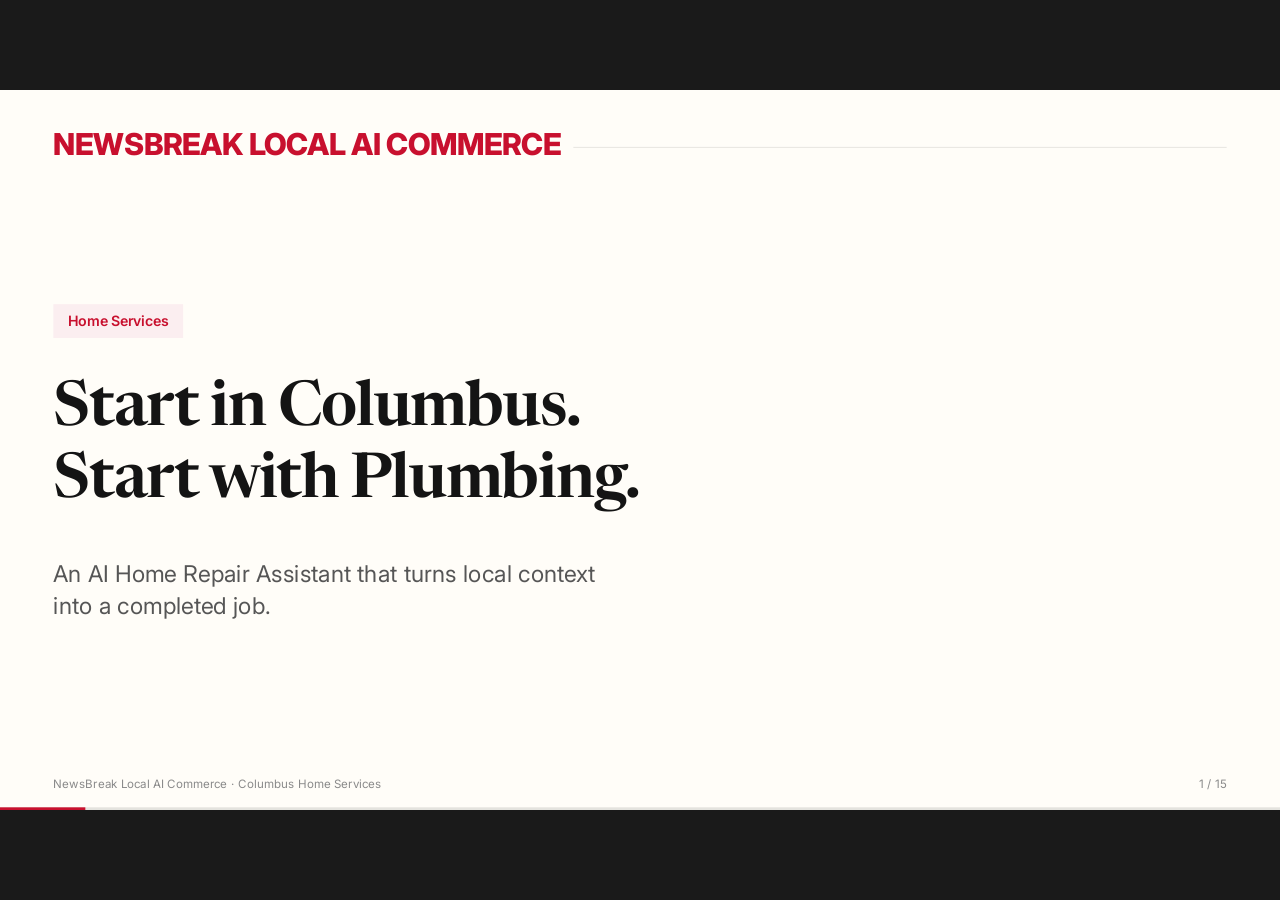
==== commit 6035e8a9: "Hide presenter shortcut hints on the published copy" ====
--- a/index.html
+++ b/index.html
@@ -22,7 +22,8 @@
     --chip: #ECEBE5;
   }
   * { box-sizing: border-box; }
-  html, body { margin: 0; height: 100%; background: #1A1A1A; color: var(--ink); }
+  html, body {
+    overflow-x: hidden; margin: 0; height: 100%; background: #1A1A1A; color: var(--ink); }
   body { font-family: Inter, "SF Pro Text", "PingFang SC", sans-serif; overflow: hidden; }
 
   .frame { height: 100%; display: flex; align-items: center; justify-content: center; }
@@ -291,6 +292,8 @@
     .slide { display: flex !important; position: relative; page-break-after: always; height: 190mm; }
   }
 </style>
+<!-- published copy: presenter scaffolding hidden -->
+<style>.hud{display:none !important;}</style>
 </head>
 <body>
 <div class="frame">
@@ -1042,12 +1045,30 @@
     render();
   }
   function scale() {
-    const s = Math.min(window.innerWidth / 1440, Math.max(200, window.innerHeight - 28) / 810);
+    // innerWidth is the layout viewport, and on a phone the deck widens it by
+    // sizing its own container — so measuring it here feeds the next scale back
+    // into itself and settles just wider than the screen. The visual viewport is
+    // the glass, and never moves.
+    const vv = window.visualViewport;
+    const vw = (vv && vv.width) || window.innerWidth;
+    const vh = (vv && vv.height) || window.innerHeight;
+    const s = Math.min(vw / 1440, Math.max(200, vh - 28) / 810);
     wrap.style.transform = "scale(" + s + ")";
     viewport.style.width = (1440 * s) + "px";
     viewport.style.height = (810 * s) + "px";
   }
   window.addEventListener("resize", scale);
+  // A phone reports one width during first paint and a different one once the
+  // address bar and the viewport meta have settled, and it does not always fire
+  // resize in between. Measuring once on load leaves the deck scaled for a width
+  // that no longer exists, which crops it off both edges rather than shrinking it.
+  window.addEventListener("orientationchange", scale);
+  window.addEventListener("load", scale);
+  if (window.visualViewport) window.visualViewport.addEventListener("resize", scale);
+  setTimeout(scale, 250);
+  // Chrome on a phone keeps adjusting the layout viewport after those events have
+  // all fired, so the only reliable trigger is watching the element itself.
+  if (window.ResizeObserver) new ResizeObserver(scale).observe(document.documentElement);
   // The prototype renders at a fixed size, so on a shared screen the only way to
   // make the phone readable from the back of a call is to scale the whole frame.
   // The phone is 875px tall inside a 900px stage, so it already fills the slide
